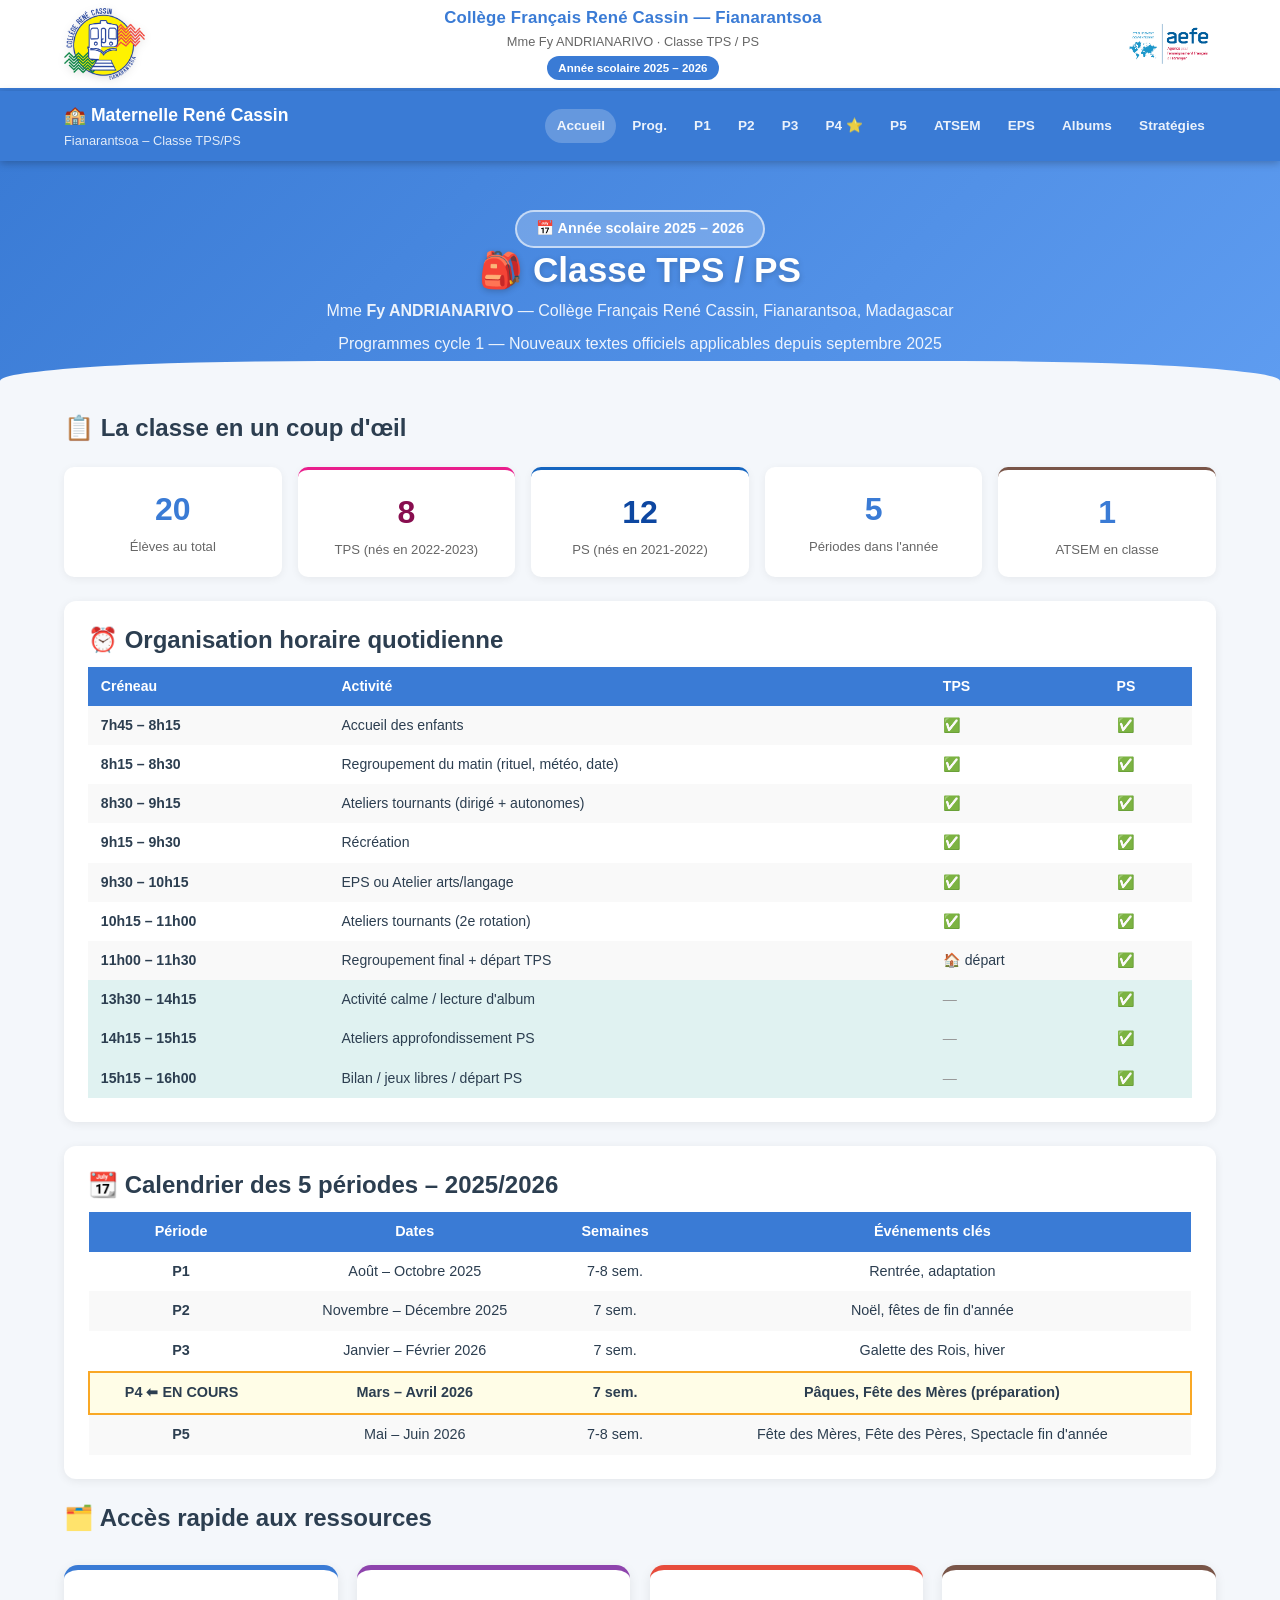
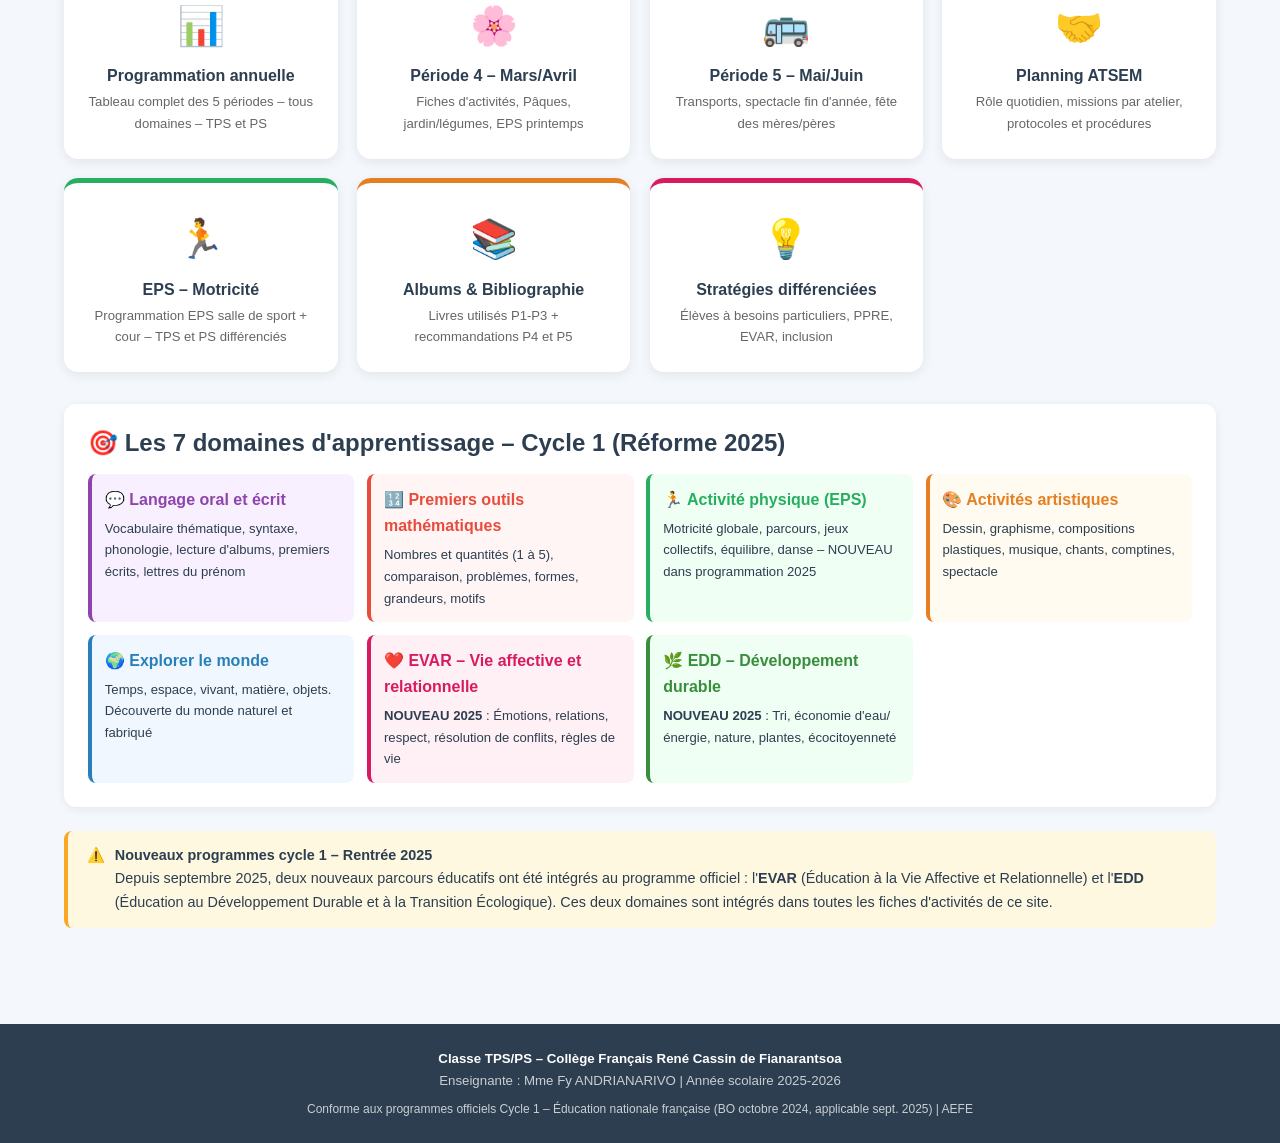
==== index.html @ a390ea7b "Add files via upload" ====
<!DOCTYPE html>
<html lang="fr">
<head>
  <meta charset="UTF-8">
  <meta name="viewport" content="width=device-width, initial-scale=1.0">
  <title>Classe TPS/PS – Mme Fy ANDRIANARIVO | René Cassin Fianarantsoa</title>
  <link rel="stylesheet" href="css/style.css">
  <link rel="stylesheet" href="css/print.css">
</head>
<body>
<!-- ===== BANNIÈRE LOGOS ===== -->
<div class="logo-banner">
  <div class="logo-banner-inner">
    <div class="logo-ecole">
      <a href="index.html"><img src="assets/logo-rene-cassin.png" alt="Collège René Cassin Fianarantsoa"></a>
    </div>
    <div class="logo-banner-center">
      <div class="titre-ecole">Collège Français René Cassin — Fianarantsoa</div>
      <div class="sous-titre">Mme Fy ANDRIANARIVO · Classe TPS / PS</div>
      <span class="annee-badge">Année scolaire 2025 – 2026</span>
    </div>
    <div class="logo-aefe">
      <img src="assets/logo-aefe.png" alt="AEFE — Établissement Conventionné">
    </div>
  </div>
</div>

<!-- ===== NAVIGATION ===== -->
<nav class="navbar">
  <div class="navbar-inner">
    <a href="index.html" class="navbar-brand">
      🏫 Maternelle René Cassin
      <span>Fianarantsoa – Classe TPS/PS</span>
    </a>
    <div class="nav-links">
      <a href="index.html" class="active">Accueil</a>
      <a href="programmation.html">Prog.</a>
      <a href="periode1.html">P1</a>
      <a href="periode2.html">P2</a>
      <a href="periode3.html">P3</a>
      <a href="periode4.html">P4 ⭐</a>
      <a href="periode5.html">P5</a>
      <a href="atsem.html">ATSEM</a>
      <a href="eps.html">EPS</a>
      <a href="albums.html">Albums</a>
      <a href="strategies.html">Stratégies</a>
    </div>
  </div>
</nav>

<!-- ===== HEADER ===== -->
<header class="page-header">
  <div class="period-badge">📅 Année scolaire 2025 – 2026</div>
  <h1>🎒 Classe TPS / PS</h1>
  <p>Mme <strong>Fy ANDRIANARIVO</strong> — Collège Français René Cassin, Fianarantsoa, Madagascar</p>
  <p>Programmes cycle 1 — Nouveaux textes officiels applicables depuis septembre 2025</p>
</header>

<main class="container">

  <!-- Infos classe -->
  <section>
    <h2>📋 La classe en un coup d'œil</h2>
    <div class="classe-infos">
      <div class="classe-info-box">
        <div class="num">20</div>
        <div class="label">Élèves au total</div>
      </div>
      <div class="classe-info-box" style="border-top:3px solid #E91E8C;">
        <div class="num" style="color:#880E4F;">8</div>
        <div class="label">TPS (nés en 2022-2023)</div>
      </div>
      <div class="classe-info-box" style="border-top:3px solid #1565C0;">
        <div class="num" style="color:#0D47A1;">12</div>
        <div class="label">PS (nés en 2021-2022)</div>
      </div>
      <div class="classe-info-box">
        <div class="num">5</div>
        <div class="label">Périodes dans l'année</div>
      </div>
      <div class="classe-info-box" style="border-top:3px solid #795548;">
        <div class="num">1</div>
        <div class="label">ATSEM en classe</div>
      </div>
    </div>
  </section>

  <!-- Horaires -->
  <section class="card" style="margin-top:1.5rem;">
    <h2>⏰ Organisation horaire quotidienne</h2>
    <div style="overflow-x:auto;">
      <table style="width:100%; border-collapse:collapse; font-size:0.88rem;">
        <thead>
          <tr style="background:#3A7BD5; color:#fff;">
            <th style="padding:0.5rem 0.8rem; text-align:left;">Créneau</th>
            <th style="padding:0.5rem 0.8rem; text-align:left;">Activité</th>
            <th style="padding:0.5rem 0.8rem; text-align:left;">TPS</th>
            <th style="padding:0.5rem 0.8rem; text-align:left;">PS</th>
          </tr>
        </thead>
        <tbody>
          <tr style="background:#f9f9f9;">
            <td style="padding:0.5rem 0.8rem; font-weight:700;">7h45 – 8h15</td>
            <td style="padding:0.5rem 0.8rem;">Accueil des enfants</td>
            <td style="padding:0.5rem 0.8rem;">✅</td>
            <td style="padding:0.5rem 0.8rem;">✅</td>
          </tr>
          <tr>
            <td style="padding:0.5rem 0.8rem; font-weight:700;">8h15 – 8h30</td>
            <td style="padding:0.5rem 0.8rem;">Regroupement du matin (rituel, météo, date)</td>
            <td style="padding:0.5rem 0.8rem;">✅</td>
            <td style="padding:0.5rem 0.8rem;">✅</td>
          </tr>
          <tr style="background:#f9f9f9;">
            <td style="padding:0.5rem 0.8rem; font-weight:700;">8h30 – 9h15</td>
            <td style="padding:0.5rem 0.8rem;">Ateliers tournants (dirigé + autonomes)</td>
            <td style="padding:0.5rem 0.8rem;">✅</td>
            <td style="padding:0.5rem 0.8rem;">✅</td>
          </tr>
          <tr>
            <td style="padding:0.5rem 0.8rem; font-weight:700;">9h15 – 9h30</td>
            <td style="padding:0.5rem 0.8rem;">Récréation</td>
            <td style="padding:0.5rem 0.8rem;">✅</td>
            <td style="padding:0.5rem 0.8rem;">✅</td>
          </tr>
          <tr style="background:#f9f9f9;">
            <td style="padding:0.5rem 0.8rem; font-weight:700;">9h30 – 10h15</td>
            <td style="padding:0.5rem 0.8rem;">EPS ou Atelier arts/langage</td>
            <td style="padding:0.5rem 0.8rem;">✅</td>
            <td style="padding:0.5rem 0.8rem;">✅</td>
          </tr>
          <tr>
            <td style="padding:0.5rem 0.8rem; font-weight:700;">10h15 – 11h00</td>
            <td style="padding:0.5rem 0.8rem;">Ateliers tournants (2e rotation)</td>
            <td style="padding:0.5rem 0.8rem;">✅</td>
            <td style="padding:0.5rem 0.8rem;">✅</td>
          </tr>
          <tr style="background:#f9f9f9;">
            <td style="padding:0.5rem 0.8rem; font-weight:700;">11h00 – 11h30</td>
            <td style="padding:0.5rem 0.8rem;">Regroupement final + départ TPS</td>
            <td style="padding:0.5rem 0.8rem;">🏠 départ</td>
            <td style="padding:0.5rem 0.8rem;">✅</td>
          </tr>
          <tr style="background:#E0F2F1;">
            <td style="padding:0.5rem 0.8rem; font-weight:700;">13h30 – 14h15</td>
            <td style="padding:0.5rem 0.8rem;">Activité calme / lecture d'album</td>
            <td style="padding:0.5rem 0.8rem; color:#999;">—</td>
            <td style="padding:0.5rem 0.8rem;">✅</td>
          </tr>
          <tr style="background:#E0F2F1;">
            <td style="padding:0.5rem 0.8rem; font-weight:700;">14h15 – 15h15</td>
            <td style="padding:0.5rem 0.8rem;">Ateliers approfondissement PS</td>
            <td style="padding:0.5rem 0.8rem; color:#999;">—</td>
            <td style="padding:0.5rem 0.8rem;">✅</td>
          </tr>
          <tr style="background:#E0F2F1;">
            <td style="padding:0.5rem 0.8rem; font-weight:700;">15h15 – 16h00</td>
            <td style="padding:0.5rem 0.8rem;">Bilan / jeux libres / départ PS</td>
            <td style="padding:0.5rem 0.8rem; color:#999;">—</td>
            <td style="padding:0.5rem 0.8rem;">✅</td>
          </tr>
        </tbody>
      </table>
    </div>
  </section>

  <!-- Calendrier des 5 périodes -->
  <section class="card">
    <h2>📆 Calendrier des 5 périodes – 2025/2026</h2>
    <div style="overflow-x:auto;">
      <table style="width:100%; border-collapse:collapse; font-size:0.9rem; text-align:center;">
        <thead>
          <tr style="background:#3A7BD5; color:#fff;">
            <th style="padding:0.5rem;">Période</th>
            <th style="padding:0.5rem;">Dates</th>
            <th style="padding:0.5rem;">Semaines</th>
            <th style="padding:0.5rem;">Événements clés</th>
          </tr>
        </thead>
        <tbody>
          <tr>
            <td style="padding:0.5rem; font-weight:700;">P1</td>
            <td style="padding:0.5rem;">Août – Octobre 2025</td>
            <td style="padding:0.5rem;">7-8 sem.</td>
            <td style="padding:0.5rem;">Rentrée, adaptation</td>
          </tr>
          <tr style="background:#f9f9f9;">
            <td style="padding:0.5rem; font-weight:700;">P2</td>
            <td style="padding:0.5rem;">Novembre – Décembre 2025</td>
            <td style="padding:0.5rem;">7 sem.</td>
            <td style="padding:0.5rem;">Noël, fêtes de fin d'année</td>
          </tr>
          <tr>
            <td style="padding:0.5rem; font-weight:700;">P3</td>
            <td style="padding:0.5rem;">Janvier – Février 2026</td>
            <td style="padding:0.5rem;">7 sem.</td>
            <td style="padding:0.5rem;">Galette des Rois, hiver</td>
          </tr>
          <tr style="background:#FFFDE7; font-weight:700; border:2px solid #F9A825;">
            <td style="padding:0.5rem;">P4 ⬅ EN COURS</td>
            <td style="padding:0.5rem;">Mars – Avril 2026</td>
            <td style="padding:0.5rem;">7 sem.</td>
            <td style="padding:0.5rem;">Pâques, Fête des Mères (préparation)</td>
          </tr>
          <tr style="background:#f9f9f9;">
            <td style="padding:0.5rem; font-weight:700;">P5</td>
            <td style="padding:0.5rem;">Mai – Juin 2026</td>
            <td style="padding:0.5rem;">7-8 sem.</td>
            <td style="padding:0.5rem;">Fête des Mères, Fête des Pères, Spectacle fin d'année</td>
          </tr>
        </tbody>
      </table>
    </div>
  </section>

  <!-- Navigation sections -->
  <section>
    <h2>🗂️ Accès rapide aux ressources</h2>
    <div class="home-grid">
      <a href="programmation.html" class="home-card">
        <div class="icon">📊</div>
        <h3>Programmation annuelle</h3>
        <p>Tableau complet des 5 périodes – tous domaines – TPS et PS</p>
      </a>
      <a href="periode4.html" class="home-card langage">
        <div class="icon">🌸</div>
        <h3>Période 4 – Mars/Avril</h3>
        <p>Fiches d'activités, Pâques, jardin/légumes, EPS printemps</p>
      </a>
      <a href="periode5.html" class="home-card maths">
        <div class="icon">🚌</div>
        <h3>Période 5 – Mai/Juin</h3>
        <p>Transports, spectacle fin d'année, fête des mères/pères</p>
      </a>
      <a href="atsem.html" class="home-card atsem">
        <div class="icon">🤝</div>
        <h3>Planning ATSEM</h3>
        <p>Rôle quotidien, missions par atelier, protocoles et procédures</p>
      </a>
      <a href="eps.html" class="home-card eps">
        <div class="icon">🏃</div>
        <h3>EPS – Motricité</h3>
        <p>Programmation EPS salle de sport + cour – TPS et PS différenciés</p>
      </a>
      <a href="albums.html" class="home-card arts">
        <div class="icon">📚</div>
        <h3>Albums & Bibliographie</h3>
        <p>Livres utilisés P1-P3 + recommandations P4 et P5</p>
      </a>
      <a href="strategies.html" class="home-card evar">
        <div class="icon">💡</div>
        <h3>Stratégies différenciées</h3>
        <p>Élèves à besoins particuliers, PPRE, EVAR, inclusion</p>
      </a>
    </div>
  </section>

  <!-- Domaines d'apprentissage -->
  <section class="card">
    <h2>🎯 Les 7 domaines d'apprentissage – Cycle 1 (Réforme 2025)</h2>
    <div style="display:grid; grid-template-columns:repeat(auto-fill,minmax(260px,1fr)); gap:0.8rem; margin-top:1rem;">
      <div style="border-left:4px solid #8E44AD; background:#F9F0FF; padding:0.8rem; border-radius:8px;">
        <strong style="color:#8E44AD;">💬 Langage oral et écrit</strong>
        <p style="font-size:0.82rem; margin-top:0.3rem;">Vocabulaire thématique, syntaxe, phonologie, lecture d'albums, premiers écrits, lettres du prénom</p>
      </div>
      <div style="border-left:4px solid #E74C3C; background:#FFF5F5; padding:0.8rem; border-radius:8px;">
        <strong style="color:#E74C3C;">🔢 Premiers outils mathématiques</strong>
        <p style="font-size:0.82rem; margin-top:0.3rem;">Nombres et quantités (1 à 5), comparaison, problèmes, formes, grandeurs, motifs</p>
      </div>
      <div style="border-left:4px solid #27AE60; background:#F0FFF4; padding:0.8rem; border-radius:8px;">
        <strong style="color:#27AE60;">🏃 Activité physique (EPS)</strong>
        <p style="font-size:0.82rem; margin-top:0.3rem;">Motricité globale, parcours, jeux collectifs, équilibre, danse – NOUVEAU dans programmation 2025</p>
      </div>
      <div style="border-left:4px solid #E67E22; background:#FFFBF0; padding:0.8rem; border-radius:8px;">
        <strong style="color:#E67E22;">🎨 Activités artistiques</strong>
        <p style="font-size:0.82rem; margin-top:0.3rem;">Dessin, graphisme, compositions plastiques, musique, chants, comptines, spectacle</p>
      </div>
      <div style="border-left:4px solid #2980B9; background:#F0F7FF; padding:0.8rem; border-radius:8px;">
        <strong style="color:#2980B9;">🌍 Explorer le monde</strong>
        <p style="font-size:0.82rem; margin-top:0.3rem;">Temps, espace, vivant, matière, objets. Découverte du monde naturel et fabriqué</p>
      </div>
      <div style="border-left:4px solid #D81B60; background:#FFF0F5; padding:0.8rem; border-radius:8px;">
        <strong style="color:#D81B60;">❤️ EVAR – Vie affective et relationnelle</strong>
        <p style="font-size:0.82rem; margin-top:0.3rem;"><strong>NOUVEAU 2025</strong> : Émotions, relations, respect, résolution de conflits, règles de vie</p>
      </div>
      <div style="border-left:4px solid #388E3C; background:#F0FFF4; padding:0.8rem; border-radius:8px;">
        <strong style="color:#388E3C;">🌿 EDD – Développement durable</strong>
        <p style="font-size:0.82rem; margin-top:0.3rem;"><strong>NOUVEAU 2025</strong> : Tri, économie d'eau/énergie, nature, plantes, écocitoyenneté</p>
      </div>
    </div>
  </section>

  <!-- Note importante -->
  <div class="alert alert-warning">
    <span>⚠️</span>
    <div>
      <strong>Nouveaux programmes cycle 1 – Rentrée 2025</strong><br>
      Depuis septembre 2025, deux nouveaux parcours éducatifs ont été intégrés au programme officiel : l'<strong>EVAR</strong> (Éducation à la Vie Affective et Relationnelle) et l'<strong>EDD</strong> (Éducation au Développement Durable et à la Transition Écologique). Ces deux domaines sont intégrés dans toutes les fiches d'activités de ce site.
    </div>
  </div>

</main>

<!-- ===== PIED DE PAGE ===== -->
<footer>
  <p><strong>Classe TPS/PS – Collège Français René Cassin de Fianarantsoa</strong></p>
  <p>Enseignante : Mme Fy ANDRIANARIVO | Année scolaire 2025-2026</p>
  <p style="margin-top:0.5rem; font-size:0.75rem;">Conforme aux programmes officiels Cycle 1 – Éducation nationale française (BO octobre 2024, applicable sept. 2025) | AEFE</p>
</footer>

</body>
</html>
---- css/style.css ----
/* =====================================================
   MATERNELLE RENÉ CASSIN - FIANARANTSOA
   Classe TPS/PS - Mme Fy ANDRIANARIVO
   Année scolaire 2025-2026
   ===================================================== */

/* --- Variables de couleurs --- */
:root {
  --bleu-ecole:    #3A7BD5;
  --vert-nature:   #5CB85C;
  --orange-doux:   #F5A623;
  --rose-tps:      #E91E8C;
  --bleu-ps:       #1565C0;
  --fond:          #F4F7FB;
  --blanc:         #FFFFFF;
  --texte:         #2C3E50;
  --gris-clair:    #ECF0F1;
  --bordure:       #D0D8E4;

  /* Domaines */
  --langage:  #8E44AD;
  --maths:    #E74C3C;
  --arts:     #E67E22;
  --eps:      #27AE60;
  --explorer: #2980B9;
  --evar:     #D81B60;
  --edd:      #388E3C;
  --atsem:    #795548;
}

/* --- Reset & base --- */
*, *::before, *::after { box-sizing: border-box; margin: 0; padding: 0; }

html { scroll-behavior: smooth; font-size: 16px; }

body {
  font-family: 'Segoe UI', 'Helvetica Neue', Arial, sans-serif;
  background: var(--fond);
  color: var(--texte);
  line-height: 1.65;
}

a { color: var(--bleu-ecole); text-decoration: none; }
a:hover { text-decoration: underline; }

h1, h2, h3, h4 { font-weight: 700; line-height: 1.25; }
h1 { font-size: 2rem; }
h2 { font-size: 1.5rem; margin-bottom: 0.75rem; }
h3 { font-size: 1.2rem; margin-bottom: 0.5rem; }
h4 { font-size: 1rem; }

/* ===================================================
   BANNIÈRE LOGOS — René Cassin + AEFE
   =================================================== */
.logo-banner {
  background: #fff;
  border-bottom: 3px solid var(--bleu-ecole);
  box-shadow: 0 2px 8px rgba(0,0,0,.08);
}
.logo-banner-inner {
  max-width: 1200px;
  margin: 0 auto;
  display: flex;
  align-items: center;
  justify-content: space-between;
  padding: 0.5rem 1.5rem;
  gap: 1rem;
}
.logo-ecole img {
  height: 72px;
  width: auto;
  display: block;
  filter: drop-shadow(0 2px 4px rgba(0,0,0,.12));
  transition: transform .2s;
}
.logo-ecole img:hover { transform: scale(1.04); }

.logo-aefe img {
  height: 50px;
  width: auto;
  display: block;
  transition: transform .2s;
}
.logo-aefe img:hover { transform: scale(1.04); }

.logo-banner-center {
  text-align: center;
  flex: 1;
}
.logo-banner-center .titre-ecole {
  font-size: 1.05rem;
  font-weight: 800;
  color: var(--bleu-ecole);
  line-height: 1.2;
  letter-spacing: .01em;
}
.logo-banner-center .sous-titre {
  font-size: 0.8rem;
  color: #666;
  margin-top: 0.15rem;
}
.logo-banner-center .annee-badge {
  display: inline-block;
  background: var(--bleu-ecole);
  color: #fff;
  font-size: 0.72rem;
  font-weight: 700;
  padding: 0.15rem 0.7rem;
  border-radius: 20px;
  margin-top: 0.3rem;
}

@media (max-width: 600px) {
  .logo-banner-inner { padding: 0.5rem 0.8rem; }
  .logo-ecole img { height: 48px; }
  .logo-aefe img  { height: 36px; }
  .logo-banner-center .titre-ecole { font-size: 0.85rem; }
}

/* Bandeau logo dans les fiches (impression) */
.fiche-logos {
  display: flex;
  align-items: center;
  justify-content: space-between;
  padding: 0.5rem 1.5rem;
  border-bottom: 2px solid var(--bordure);
  background: #fff;
}
.fiche-logos img.logo-ecole-sm {
  height: 44px;
  width: auto;
}
.fiche-logos img.logo-aefe-sm {
  height: 30px;
  width: auto;
}
.fiche-logos .fiche-logos-center {
  text-align: center;
  font-size: 0.75rem;
  color: #555;
  font-weight: 600;
}

/* --- Navigation principale --- */
.navbar {
  background: var(--bleu-ecole);
  position: sticky;
  top: 0;
  z-index: 1000;
  box-shadow: 0 2px 8px rgba(0,0,0,.25);
}
.navbar-inner {
  max-width: 1200px;
  margin: 0 auto;
  display: flex;
  align-items: center;
  padding: 0.6rem 1.5rem;
  flex-wrap: wrap;
  gap: 0.5rem;
}
.navbar-brand {
  color: #fff;
  font-weight: 800;
  font-size: 1.1rem;
  text-decoration: none;
  flex: 1;
  min-width: 200px;
}
.navbar-brand span { font-size: 0.8rem; font-weight: 400; display: block; opacity: .85; }
.nav-links {
  display: flex;
  gap: 0.3rem;
  flex-wrap: wrap;
}
.nav-links a {
  color: rgba(255,255,255,.9);
  padding: 0.35rem 0.7rem;
  border-radius: 20px;
  font-size: 0.85rem;
  font-weight: 600;
  transition: background .2s;
  text-decoration: none;
}
.nav-links a:hover, .nav-links a.active {
  background: rgba(255,255,255,.22);
  text-decoration: none;
}

/* --- Header de page --- */
.page-header {
  padding: 2.5rem 1.5rem 1.5rem;
  text-align: center;
  background: linear-gradient(135deg, var(--bleu-ecole), #5E9CF0);
  color: #fff;
  position: relative;
  overflow: hidden;
}
.page-header::after {
  content: "";
  position: absolute;
  bottom: -20px;
  left: 0; right: 0;
  height: 40px;
  background: var(--fond);
  border-radius: 50% 50% 0 0 / 40px;
}
.page-header h1 { font-size: 2.2rem; text-shadow: 0 2px 6px rgba(0,0,0,.2); }
.page-header p { margin-top: 0.4rem; opacity: .9; font-size: 1rem; }
.period-badge {
  display: inline-block;
  background: rgba(255,255,255,.22);
  border: 2px solid rgba(255,255,255,.6);
  border-radius: 30px;
  padding: 0.3rem 1.2rem;
  font-size: 0.9rem;
  font-weight: 700;
  margin-top: 0.6rem;
}

/* --- Conteneur principal --- */
.container {
  max-width: 1200px;
  margin: 0 auto;
  padding: 2rem 1.5rem;
}

/* --- Cartes --- */
.card {
  background: var(--blanc);
  border-radius: 12px;
  padding: 1.5rem;
  box-shadow: 0 2px 10px rgba(0,0,0,.07);
  margin-bottom: 1.5rem;
}
.card-domaine {
  border-left: 5px solid var(--bleu-ecole);
}
.card-domaine.langage  { border-left-color: var(--langage); }
.card-domaine.maths    { border-left-color: var(--maths); }
.card-domaine.arts     { border-left-color: var(--arts); }
.card-domaine.eps      { border-left-color: var(--eps); }
.card-domaine.explorer { border-left-color: var(--explorer); }
.card-domaine.evar     { border-left-color: var(--evar); }
.card-domaine.edd      { border-left-color: var(--edd); }

/* --- Badges de domaine --- */
.badge {
  display: inline-block;
  padding: 0.2rem 0.8rem;
  border-radius: 15px;
  font-size: 0.75rem;
  font-weight: 700;
  text-transform: uppercase;
  letter-spacing: .04em;
  margin-right: 0.3rem;
  margin-bottom: 0.3rem;
}
.badge-langage  { background: var(--langage); color:#fff; }
.badge-maths    { background: var(--maths); color:#fff; }
.badge-arts     { background: var(--arts); color:#fff; }
.badge-eps      { background: var(--eps); color:#fff; }
.badge-explorer { background: var(--explorer); color:#fff; }
.badge-evar     { background: var(--evar); color:#fff; }
.badge-edd      { background: var(--edd); color:#fff; }
.badge-tps      { background: #FCE4EC; color: #880E4F; border:1px solid #F48FB1; }
.badge-ps       { background: #E3F2FD; color: #0D47A1; border:1px solid #90CAF9; }
.badge-atsem    { background: var(--atsem); color:#fff; }

/* --- Grille 2 colonnes TPS/PS --- */
.grid-niveaux {
  display: grid;
  grid-template-columns: 1fr 1fr;
  gap: 1rem;
  margin-top: 0.75rem;
}
@media (max-width: 700px) { .grid-niveaux { grid-template-columns: 1fr; } }

.niveau-box {
  border-radius: 10px;
  padding: 1rem 1.2rem;
}
.niveau-box.tps {
  background: #FFF0F5;
  border: 2px solid #F8BBD0;
}
.niveau-box.ps {
  background: #F0F7FF;
  border: 2px solid #BBDEFB;
}
.niveau-box h4 {
  margin-bottom: 0.5rem;
  display: flex;
  align-items: center;
  gap: 0.4rem;
}
.niveau-box.tps h4 { color: #880E4F; }
.niveau-box.ps  h4 { color: #0D47A1; }
.niveau-box ul  { padding-left: 1.2rem; font-size: 0.9rem; }
.niveau-box li  { margin-bottom: 0.3rem; }

/* --- Bloc ATSEM --- */
.atsem-box {
  background: #FFF8E1;
  border: 2px solid #FFE082;
  border-radius: 10px;
  padding: 1rem 1.2rem;
  margin-top: 1rem;
}
.atsem-box h4 {
  color: #5D4037;
  display: flex;
  align-items: center;
  gap: 0.5rem;
  margin-bottom: 0.5rem;
}
.atsem-box ul  { padding-left: 1.2rem; font-size: 0.9rem; }
.atsem-box li  { margin-bottom: 0.3rem; }

/* --- Fiche d'activité (printable) --- */
.fiche {
  background: var(--blanc);
  border-radius: 12px;
  box-shadow: 0 3px 15px rgba(0,0,0,.1);
  margin-bottom: 2rem;
  overflow: hidden;
  page-break-inside: avoid;
}
.fiche-header {
  padding: 1rem 1.5rem;
  color: #fff;
  display: flex;
  align-items: center;
  justify-content: space-between;
  flex-wrap: wrap;
  gap: 0.5rem;
}
.fiche-header.langage  { background: var(--langage); }
.fiche-header.maths    { background: var(--maths); }
.fiche-header.arts     { background: var(--arts); }
.fiche-header.eps      { background: var(--eps); }
.fiche-header.explorer { background: var(--explorer); }
.fiche-header.evar     { background: var(--evar); }
.fiche-header.edd      { background: var(--edd); }
.fiche-header h3 { margin: 0; font-size: 1.1rem; }
.fiche-header .meta { font-size: 0.8rem; opacity: .9; text-align: right; }

.fiche-body { padding: 1.2rem 1.5rem; }

.fiche-infos {
  display: flex;
  gap: 0.6rem;
  flex-wrap: wrap;
  margin-bottom: 1rem;
}
.fiche-info-item {
  background: var(--gris-clair);
  border-radius: 8px;
  padding: 0.3rem 0.8rem;
  font-size: 0.82rem;
}
.fiche-info-item strong { font-weight: 700; }

.fiche-section { margin-bottom: 1rem; }
.fiche-section h4 {
  font-size: 0.95rem;
  text-transform: uppercase;
  letter-spacing: .04em;
  color: #666;
  border-bottom: 1px solid var(--bordure);
  padding-bottom: 0.3rem;
  margin-bottom: 0.5rem;
}
.fiche-section ul { padding-left: 1.3rem; font-size: 0.9rem; }
.fiche-section li { margin-bottom: 0.25rem; }

.deroulement-step {
  display: flex;
  gap: 0.75rem;
  margin-bottom: 0.6rem;
  align-items: flex-start;
}
.step-num {
  background: var(--bleu-ecole);
  color: #fff;
  border-radius: 50%;
  width: 24px; height: 24px;
  display: flex; align-items: center; justify-content: center;
  font-size: 0.8rem; font-weight: 700;
  flex-shrink: 0;
  margin-top: 2px;
}
.step-content { font-size: 0.9rem; flex: 1; }
.step-content strong { display: block; }

/* --- Tableau de programmation --- */
.prog-table-wrapper { overflow-x: auto; }
.prog-table {
  width: 100%;
  border-collapse: collapse;
  font-size: 0.82rem;
  min-width: 900px;
}
.prog-table th, .prog-table td {
  border: 1px solid var(--bordure);
  padding: 0.5rem 0.7rem;
  vertical-align: top;
}
.prog-table thead th {
  background: var(--bleu-ecole);
  color: #fff;
  text-align: center;
  font-weight: 700;
  position: sticky;
  top: 60px;
}
.prog-table .col-domaine {
  background: var(--gris-clair);
  font-weight: 700;
  width: 130px;
  color: #fff;
  text-align: center;
  vertical-align: middle;
}
.col-domaine.langage  { background: var(--langage); }
.col-domaine.maths    { background: var(--maths); }
.col-domaine.arts     { background: var(--arts); }
.col-domaine.eps      { background: var(--eps); }
.col-domaine.explorer { background: var(--explorer); }
.col-domaine.evar     { background: var(--evar); }
.col-domaine.edd      { background: var(--edd); }

.prog-table .niveau-mini {
  font-size: 0.7rem;
  font-weight: 700;
  padding: 1px 5px;
  border-radius: 8px;
  display: inline-block;
  margin-bottom: 2px;
}
.niveau-mini.tps { background:#FCE4EC; color:#880E4F; }
.niveau-mini.ps  { background:#E3F2FD; color:#0D47A1; }

.prog-table td ul { margin: 0; padding-left: 1.1rem; }
.prog-table td li { margin-bottom: 1px; }

.periode-current { background: #FFFDE7 !important; }
.periode-header.current { background: #F9A825 !important; }

/* --- Cartes d'accueil --- */
.home-grid {
  display: grid;
  grid-template-columns: repeat(auto-fill, minmax(220px, 1fr));
  gap: 1.2rem;
  margin: 2rem 0;
}
.home-card {
  background: var(--blanc);
  border-radius: 14px;
  padding: 1.5rem 1.2rem;
  text-align: center;
  box-shadow: 0 3px 12px rgba(0,0,0,.08);
  transition: transform .2s, box-shadow .2s;
  text-decoration: none;
  color: var(--texte);
  display: block;
  border-top: 5px solid var(--bleu-ecole);
}
.home-card:hover { transform: translateY(-4px); box-shadow: 0 8px 24px rgba(0,0,0,.12); text-decoration: none; }
.home-card .icon { font-size: 2.4rem; margin-bottom: 0.6rem; }
.home-card h3 { font-size: 1rem; margin-bottom: 0.3rem; }
.home-card p { font-size: 0.82rem; color: #666; }
.home-card.langage  { border-top-color: var(--langage); }
.home-card.maths    { border-top-color: var(--maths); }
.home-card.arts     { border-top-color: var(--arts); }
.home-card.eps      { border-top-color: var(--eps); }
.home-card.explorer { border-top-color: var(--explorer); }
.home-card.evar     { border-top-color: var(--evar); }
.home-card.edd      { border-top-color: var(--edd); }
.home-card.atsem    { border-top-color: var(--atsem); }

/* --- Infos classe (accueil) --- */
.classe-infos {
  display: grid;
  grid-template-columns: repeat(auto-fill, minmax(180px, 1fr));
  gap: 1rem;
  margin: 1.5rem 0;
}
.classe-info-box {
  background: var(--blanc);
  border-radius: 10px;
  padding: 1rem;
  text-align: center;
  box-shadow: 0 2px 8px rgba(0,0,0,.06);
}
.classe-info-box .num { font-size: 2rem; font-weight: 800; color: var(--bleu-ecole); }
.classe-info-box .label { font-size: 0.82rem; color: #666; }

/* --- Planning semaine --- */
.semaine-grid {
  display: grid;
  grid-template-columns: 80px repeat(5, 1fr);
  border: 1px solid var(--bordure);
  border-radius: 10px;
  overflow: hidden;
  font-size: 0.82rem;
}
.semaine-grid .sh {
  background: var(--bleu-ecole);
  color: #fff;
  font-weight: 700;
  padding: 0.5rem;
  text-align: center;
}
.semaine-grid .heure {
  background: var(--gris-clair);
  font-weight: 700;
  padding: 0.4rem 0.5rem;
  border-bottom: 1px solid var(--bordure);
  font-size: 0.78rem;
}
.semaine-grid .slot {
  padding: 0.4rem 0.5rem;
  border-bottom: 1px solid var(--bordure);
  border-left: 1px solid var(--bordure);
}
.slot.langage  { background: #F3E5F5; }
.slot.maths    { background: #FFEBEE; }
.slot.arts     { background: #FFF8E1; }
.slot.eps      { background: #E8F5E9; }
.slot.explorer { background: #E3F2FD; }
.slot.evar     { background: #FCE4EC; }
.slot.regroupement { background: #EDE7F6; }
.slot.accueil  { background: #F5F5F5; }
.slot.sieste   { background: #E0F2F1; }
.slot.atelier  { background: #FFF3E0; }

/* --- Timeline ATSEM --- */
.timeline {
  position: relative;
  padding-left: 2rem;
}
.timeline::before {
  content: '';
  position: absolute;
  left: 9px;
  top: 0; bottom: 0;
  width: 2px;
  background: var(--bordure);
}
.timeline-item {
  position: relative;
  margin-bottom: 1.2rem;
}
.timeline-item::before {
  content: '';
  position: absolute;
  left: -1.75rem;
  top: 6px;
  width: 14px; height: 14px;
  background: var(--atsem);
  border-radius: 50%;
  border: 2px solid #fff;
  box-shadow: 0 0 0 2px var(--atsem);
}
.timeline-time {
  font-size: 0.78rem;
  font-weight: 700;
  color: #888;
  margin-bottom: 0.2rem;
}
.timeline-content {
  background: var(--blanc);
  border-radius: 8px;
  padding: 0.75rem 1rem;
  box-shadow: 0 1px 6px rgba(0,0,0,.08);
}
.timeline-content h4 { color: var(--atsem); font-size: 0.95rem; margin-bottom: 0.3rem; }

/* --- Alertes / notes --- */
.alert {
  border-radius: 8px;
  padding: 0.8rem 1.2rem;
  margin-bottom: 1rem;
  font-size: 0.9rem;
  display: flex;
  gap: 0.6rem;
  align-items: flex-start;
}
.alert-info    { background: #E3F2FD; border-left: 4px solid #1565C0; }
.alert-warning { background: #FFF8E1; border-left: 4px solid #F9A825; }
.alert-success { background: #E8F5E9; border-left: 4px solid #2E7D32; }
.alert-danger  { background: #FFEBEE; border-left: 4px solid #C62828; }

/* --- Pied de page --- */
footer {
  background: var(--texte);
  color: rgba(255,255,255,.75);
  text-align: center;
  padding: 1.5rem;
  font-size: 0.83rem;
  margin-top: 3rem;
}
footer strong { color: #fff; }

/* --- Responsive --- */
@media (max-width: 768px) {
  .page-header h1 { font-size: 1.5rem; }
  .navbar-inner { padding: 0.5rem 1rem; }
  .nav-links a { font-size: 0.75rem; padding: 0.25rem 0.5rem; }
  .container { padding: 1.5rem 1rem; }
  h2 { font-size: 1.3rem; }
  .semaine-grid { font-size: 0.72rem; }
  .semaine-grid .sh, .semaine-grid .heure { padding: 0.3rem; }
}
---- css/print.css ----
/* =====================================================
   STYLES D'IMPRESSION - FICHES MATERNELLE
   Optimisé pour impression A4
   ===================================================== */

@media print {
  /* Masquer la navigation et le footer */
  .navbar, footer, .no-print, .home-grid, .alert-info.no-print { display: none !important; }

  /* Bannière logos visible à l'impression */
  .logo-banner {
    display: block !important;
    border-bottom: 2px solid #333 !important;
    box-shadow: none !important;
    -webkit-print-color-adjust: exact;
    print-color-adjust: exact;
  }
  .logo-banner-inner { padding: 0.3rem 0.5rem; }
  .logo-ecole img { height: 55px !important; }
  .logo-aefe img  { height: 38px !important; }
  .logo-banner-center .titre-ecole { font-size: 0.9rem; }

  /* Bandeau logos dans les fiches */
  .fiche-logos {
    display: flex !important;
    -webkit-print-color-adjust: exact;
    print-color-adjust: exact;
  }

  /* Réinitialiser la mise en page */
  body {
    background: #fff !important;
    color: #000 !important;
    font-size: 11pt;
    line-height: 1.4;
  }

  .container { padding: 0; max-width: 100%; }

  /* Header adapté à l'impression */
  .page-header {
    background: #f0f0f0 !important;
    color: #000 !important;
    padding: 0.8rem;
    -webkit-print-color-adjust: exact;
    print-color-adjust: exact;
  }
  .page-header h1 { font-size: 16pt; }
  .page-header::after { display: none; }

  /* Fiches d'activités */
  .fiche {
    page-break-inside: avoid;
    break-inside: avoid;
    page-break-after: always;
    box-shadow: none;
    border: 2px solid #333;
    margin-bottom: 0;
  }
  .fiche:last-child { page-break-after: auto; }

  .fiche-header {
    -webkit-print-color-adjust: exact;
    print-color-adjust: exact;
  }
  .fiche-header.langage  { background: #8E44AD !important; }
  .fiche-header.maths    { background: #E74C3C !important; }
  .fiche-header.arts     { background: #E67E22 !important; }
  .fiche-header.eps      { background: #27AE60 !important; }
  .fiche-header.explorer { background: #2980B9 !important; }
  .fiche-header.evar     { background: #D81B60 !important; }
  .fiche-header.edd      { background: #388E3C !important; }

  /* Niveaux TPS/PS */
  .niveau-box {
    -webkit-print-color-adjust: exact;
    print-color-adjust: exact;
  }
  .niveau-box.tps { background: #FFF0F5 !important; border: 1px solid #ccc; }
  .niveau-box.ps  { background: #F0F7FF !important; border: 1px solid #ccc; }

  /* ATSEM box */
  .atsem-box {
    -webkit-print-color-adjust: exact;
    print-color-adjust: exact;
    background: #FFFDE7 !important;
    border: 2px solid #FFD54F !important;
  }

  /* Tableaux */
  .prog-table th {
    -webkit-print-color-adjust: exact;
    print-color-adjust: exact;
    background: #3A7BD5 !important;
    color: #fff !important;
  }
  .col-domaine {
    -webkit-print-color-adjust: exact;
    print-color-adjust: exact;
  }

  /* Marges de page */
  @page {
    size: A4;
    margin: 1.5cm;
  }

  /* Liens sans soulignement à l'impression */
  a { text-decoration: none; color: #000; }

  /* Grille responsive pour impression */
  .grid-niveaux { grid-template-columns: 1fr 1fr; }

  /* Cards */
  .card, .home-card { box-shadow: none; border: 1px solid #ddd; }

  /* Badges */
  .badge, .badge-tps, .badge-ps {
    -webkit-print-color-adjust: exact;
    print-color-adjust: exact;
  }
}

/* Classe utilitaire pour forcer une nouvelle page */
.page-break { page-break-before: always; break-before: always; }
.no-break { page-break-inside: avoid; break-inside: avoid; }
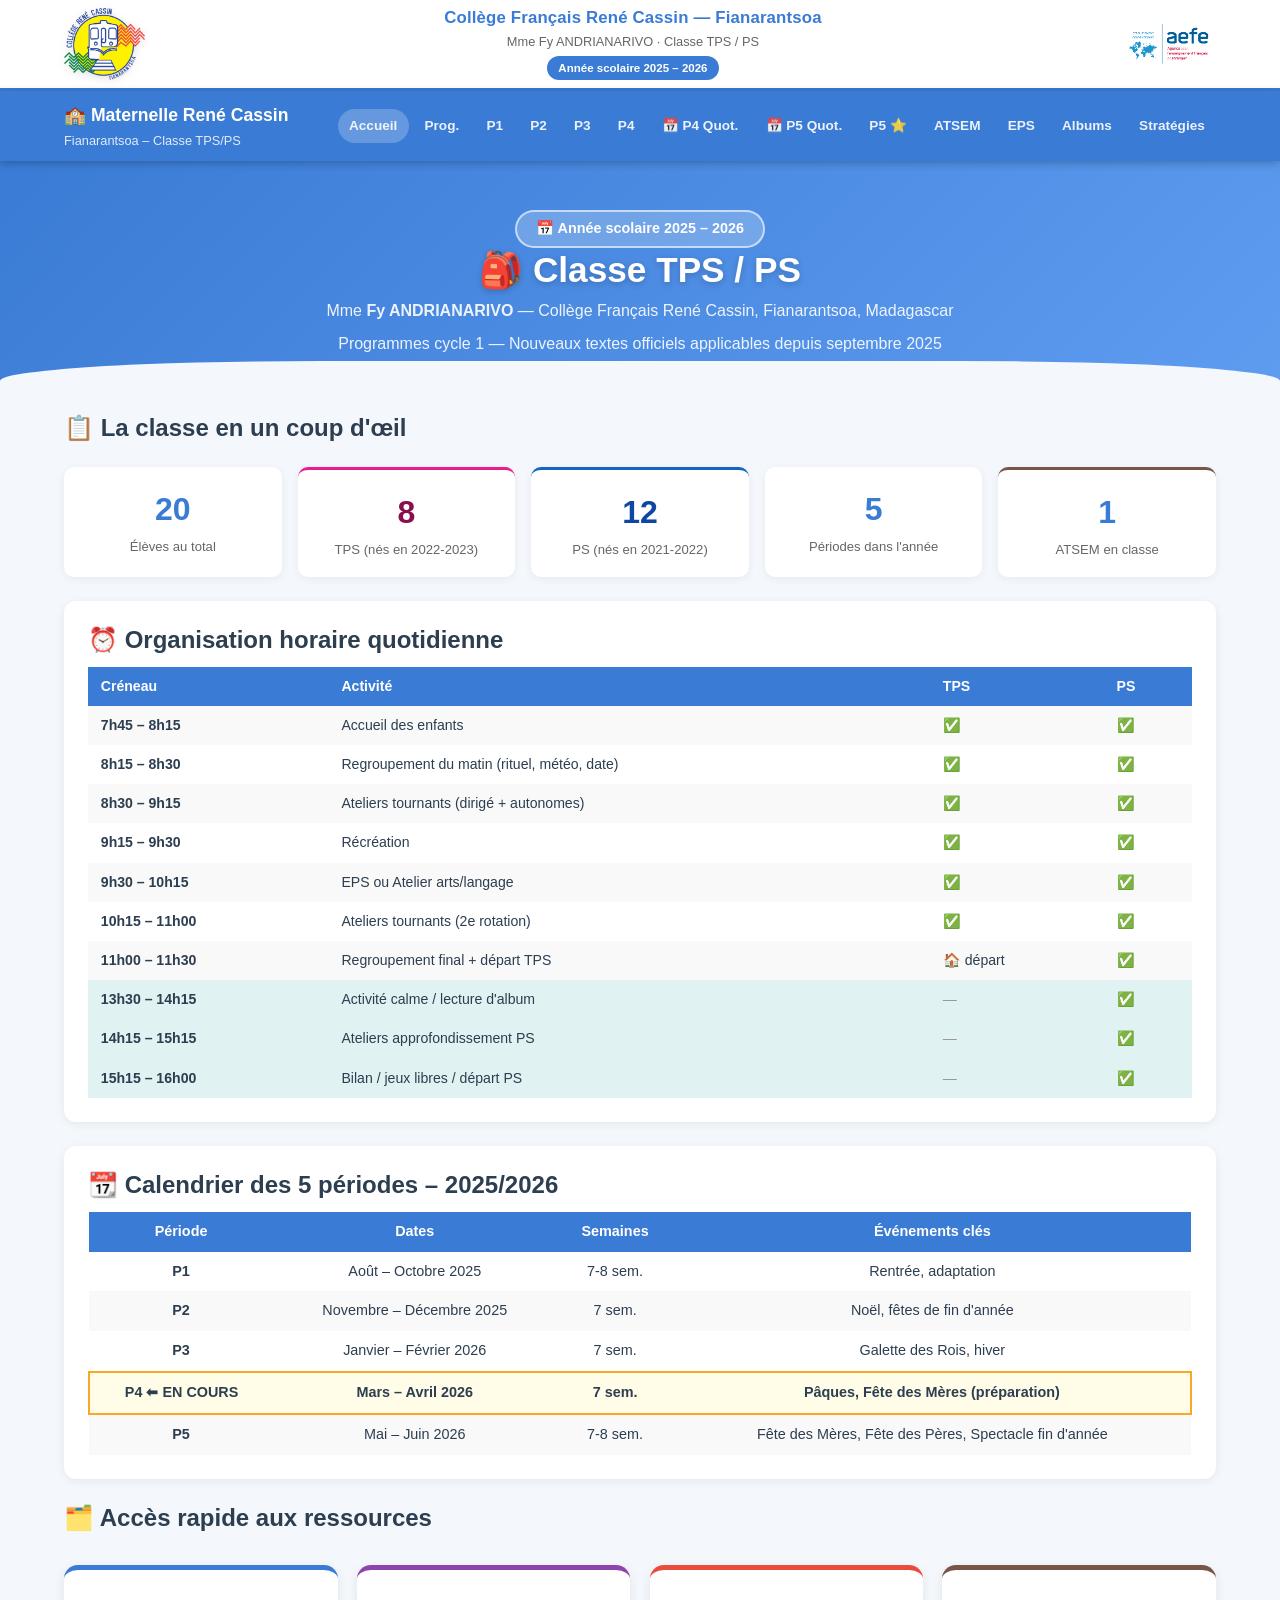
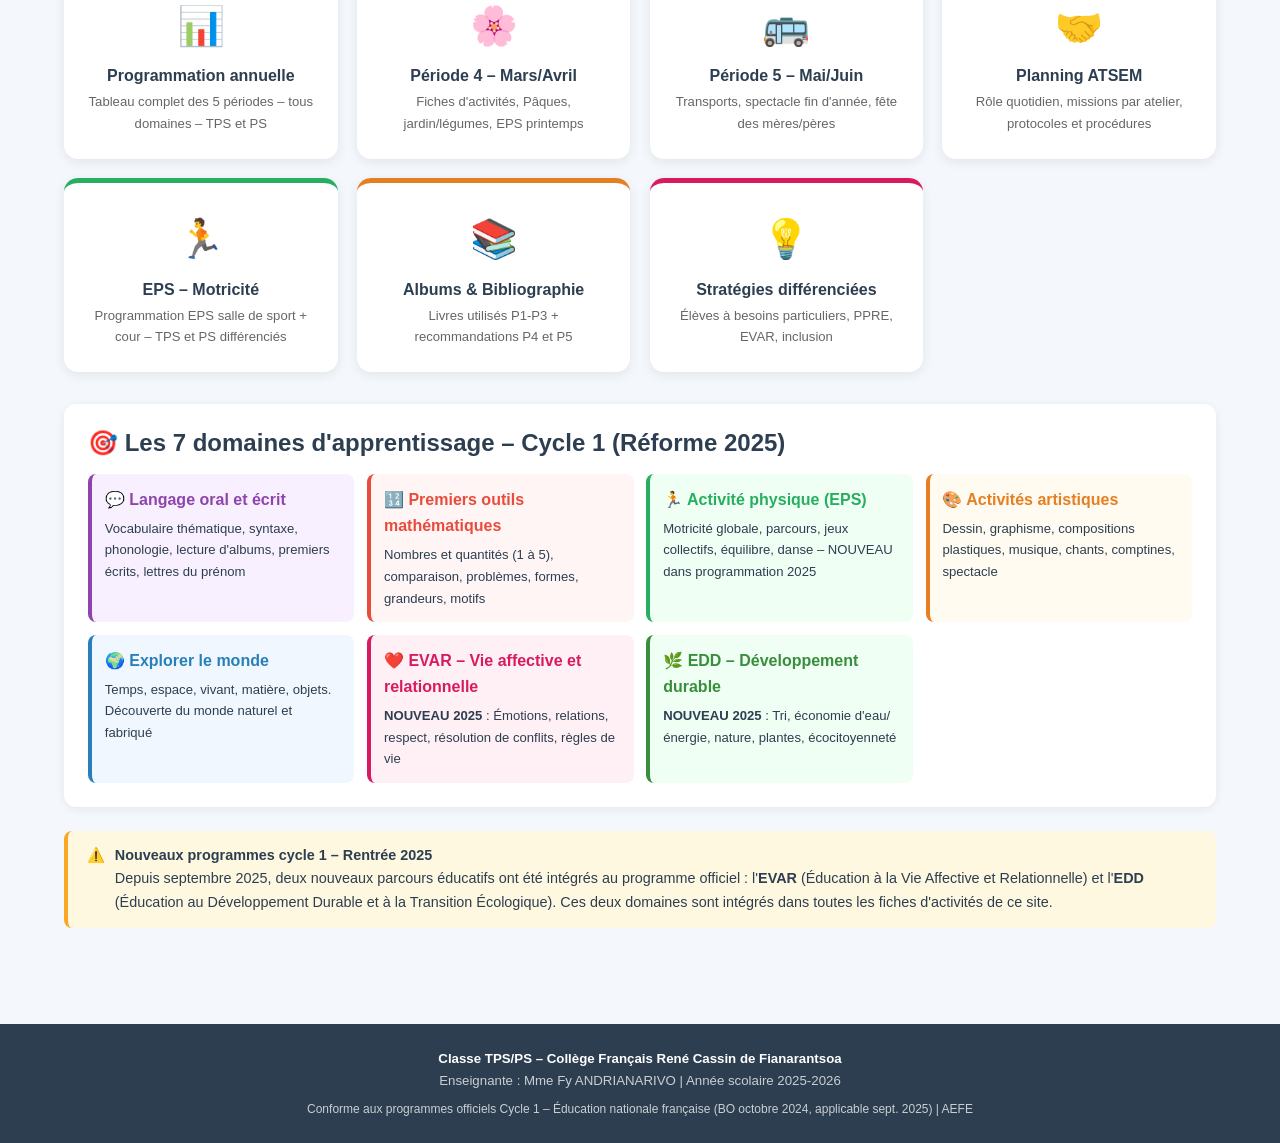
==== commit 28dc1ec0: "Add files via upload" ====
--- a/index.html
+++ b/index.html
@@ -32,14 +32,16 @@
       🏫 Maternelle René Cassin
       <span>Fianarantsoa – Classe TPS/PS</span>
     </a>
-    <div class="nav-links">
+        <div class="nav-links">
       <a href="index.html" class="active">Accueil</a>
       <a href="programmation.html">Prog.</a>
       <a href="periode1.html">P1</a>
       <a href="periode2.html">P2</a>
       <a href="periode3.html">P3</a>
-      <a href="periode4.html">P4 ⭐</a>
-      <a href="periode5.html">P5</a>
+      <a href="periode4.html">P4</a>
+      <a href="fiches-quotidiennes-p4.html">📅 P4 Quot.</a>
+      <a href="fiches-quotidiennes-p5.html">📅 P5 Quot.</a>
+      <a href="periode5.html">P5 ⭐</a>
       <a href="atsem.html">ATSEM</a>
       <a href="eps.html">EPS</a>
       <a href="albums.html">Albums</a>
--- a/css/style.css
+++ b/css/style.css
@@ -602,6 +602,238 @@
 }
 footer strong { color: #fff; }
 
+/* =====================================================
+   PLANNING QUOTIDIEN — fiches-quotidiennes-p4.html
+   ===================================================== */
+
+/* Grille de semaines */
+.semaines-nav {
+  display: flex;
+  flex-wrap: wrap;
+  gap: 0.5rem;
+  margin-bottom: 2rem;
+}
+.semaines-nav a {
+  padding: 0.45rem 1rem;
+  background: var(--bleu-ecole);
+  color: #fff;
+  border-radius: 20px;
+  font-size: 0.82rem;
+  font-weight: 600;
+  text-decoration: none;
+  transition: background .2s;
+}
+.semaines-nav a:hover { background: #1a5dbf; text-decoration: none; }
+
+/* Fiche d'un jour */
+.fiche-jour {
+  background: #fff;
+  border: 1px solid var(--bordure);
+  border-radius: 12px;
+  margin-bottom: 2.5rem;
+  overflow: hidden;
+  box-shadow: 0 2px 10px rgba(0,0,0,.06);
+  page-break-inside: avoid;
+  break-inside: avoid;
+}
+
+/* En-tête du jour */
+.jour-header {
+  display: flex;
+  align-items: center;
+  justify-content: space-between;
+  padding: 0.7rem 1.2rem;
+  background: linear-gradient(135deg, #3A7BD5, #1565C0);
+  color: #fff;
+}
+.jour-titre {
+  font-size: 1.15rem;
+  font-weight: 800;
+  margin: 0;
+  color: #fff;
+}
+.jour-theme {
+  font-size: 0.78rem;
+  opacity: .88;
+  margin-top: 0.15rem;
+}
+.jour-periode-badge {
+  background: rgba(255,255,255,0.22);
+  border: 1px solid rgba(255,255,255,0.4);
+  border-radius: 20px;
+  padding: 0.25rem 0.8rem;
+  font-size: 0.75rem;
+  font-weight: 700;
+  white-space: nowrap;
+}
+
+/* Blocs matin / après-midi */
+.bloc-titre {
+  padding: 0.45rem 1.2rem;
+  font-size: 0.85rem;
+  font-weight: 700;
+  letter-spacing: .03em;
+  text-transform: uppercase;
+  margin: 0;
+}
+.bloc-titre.matin {
+  background: #FFF8E1;
+  color: #F57F17;
+  border-top: 2px solid #FFE082;
+}
+.bloc-titre.apm {
+  background: #E8F5E9;
+  color: #2E7D32;
+  border-top: 2px solid #A5D6A7;
+}
+
+/* Tableau planning */
+.planning-table {
+  width: 100%;
+  border-collapse: collapse;
+  font-size: 0.83rem;
+}
+.planning-table th {
+  background: #f0f4fa;
+  padding: 0.4rem 0.7rem;
+  text-align: left;
+  font-size: 0.75rem;
+  text-transform: uppercase;
+  letter-spacing: .04em;
+  color: #555;
+  border-bottom: 2px solid var(--bordure);
+}
+.planning-table td {
+  padding: 0.45rem 0.7rem;
+  vertical-align: top;
+  border-bottom: 1px solid #eef1f5;
+}
+.planning-table td:first-child {
+  font-weight: 700;
+  font-size: 0.78rem;
+  white-space: nowrap;
+  color: #444;
+  width: 90px;
+}
+.planning-table td:nth-child(2) {
+  width: 130px;
+  font-weight: 600;
+  font-size: 0.8rem;
+}
+.planning-table td:last-child {
+  font-size: 0.76rem;
+  color: #666;
+  width: 80px;
+}
+
+/* Couleurs des lignes par domaine */
+.tr-accueil  td { background: #F8F9FA; }
+.tr-rituel   td { background: #FFFDE7; }
+.tr-recre    td { background: #F1F8E9; }
+.tr-langage  td { background: #F3E5F5; }
+.tr-maths    td { background: #FFEBEE; }
+.tr-arts     td { background: #FFF3E0; }
+.tr-eps      td { background: #E8F5E9; }
+.tr-explorer td { background: #E3F2FD; }
+.tr-evar     td { background: #FCE4EC; }
+.tr-edd      td { background: #E8F5E9; }
+.tr-sieste   td {
+  background: linear-gradient(90deg, #EDE7F6, #D1C4E9);
+  font-weight: 700;
+  font-size: 0.9rem;
+  color: #4527A0;
+  text-align: center;
+  padding: 0.8rem;
+  font-style: italic;
+  letter-spacing: .03em;
+}
+
+/* Badge domaine coloré dans la cellule */
+.dom-badge {
+  display: inline-block;
+  padding: 0.1rem 0.5rem;
+  border-radius: 10px;
+  font-size: 0.7rem;
+  font-weight: 700;
+  color: #fff;
+  margin-bottom: 0.15rem;
+}
+.dom-langage  { background: var(--langage); }
+.dom-maths    { background: var(--maths); }
+.dom-arts     { background: var(--arts); }
+.dom-eps      { background: var(--eps); }
+.dom-explorer { background: var(--explorer); }
+.dom-evar     { background: var(--evar); }
+.dom-edd      { background: var(--edd); }
+
+/* Boîte ATSEM dans la fiche jour */
+.atsem-box-jour {
+  background: #FFF8F1;
+  border-top: 2px solid #FFB74D;
+  padding: 0.6rem 1.2rem;
+}
+.atsem-box-jour h5 {
+  color: var(--atsem);
+  font-size: 0.82rem;
+  margin-bottom: 0.35rem;
+}
+.atsem-box-jour ul {
+  margin: 0;
+  padding-left: 1.2rem;
+  font-size: 0.78rem;
+  color: #555;
+}
+.atsem-box-jour li { margin-bottom: 0.15rem; }
+
+/* Séparateur de semaine */
+.semaine-header {
+  background: linear-gradient(135deg, #37474F, #546E7A);
+  color: #fff;
+  padding: 0.8rem 1.5rem;
+  border-radius: 10px;
+  margin: 2.5rem 0 1rem;
+  display: flex;
+  align-items: center;
+  gap: 1rem;
+}
+.semaine-header h2 {
+  margin: 0;
+  font-size: 1.1rem;
+  color: #fff;
+}
+.semaine-header .sem-theme {
+  font-size: 0.82rem;
+  opacity: .8;
+  margin: 0;
+}
+.semaine-num {
+  background: rgba(255,255,255,.18);
+  border: 1px solid rgba(255,255,255,.4);
+  border-radius: 50%;
+  width: 40px;
+  height: 40px;
+  display: flex;
+  align-items: center;
+  justify-content: center;
+  font-size: 1.1rem;
+  font-weight: 800;
+  flex-shrink: 0;
+}
+
+/* Horaire officiel mis à jour */
+.horaire-card {
+  background: #fff;
+  border: 1px solid var(--bordure);
+  border-radius: 10px;
+  overflow: hidden;
+  margin-bottom: 1.5rem;
+}
+.horaire-card table { width: 100%; border-collapse: collapse; font-size: 0.84rem; }
+.horaire-card th { background: #3A7BD5; color: #fff; padding: 0.5rem 1rem; text-align: left; }
+.horaire-card td { padding: 0.4rem 1rem; border-bottom: 1px solid #eef1f5; }
+.horaire-card tr.sieste-h td { background: #EDE7F6; font-weight: 700; color: #4527A0; }
+.horaire-card tr.tps-only td { color: #aaa; font-style: italic; }
+
 /* --- Responsive --- */
 @media (max-width: 768px) {
   .page-header h1 { font-size: 1.5rem; }
